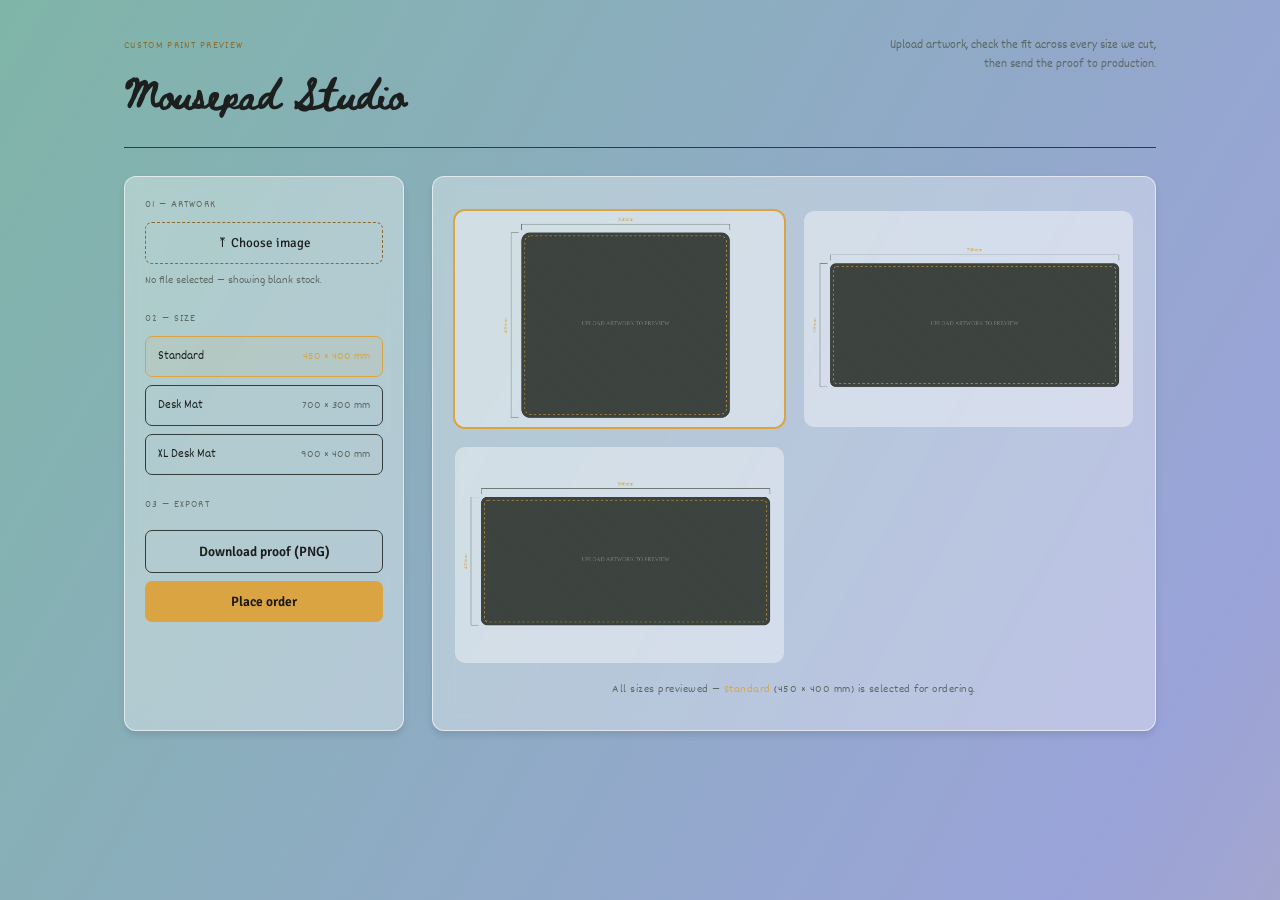
==== index.html @ a5bfb3db "Initial push" ====
<!DOCTYPE html>
<html lang="en">
<head>
<meta charset="UTF-8">
<meta name="viewport" content="width=device-width, initial-scale=1.0">
<title>Mousepad Studio — Custom Print Preview</title>
<link rel="preconnect" href="https://fonts.googleapis.com">
<link href="https://fonts.googleapis.com/css2?family=Dekko&family=Signika:wght@400;500;600&family=Beth+Ellen&display=swap" rel="stylesheet">
<link rel="stylesheet" href="style.css">
</head>
<body>
<div id="bgGradient"></div>
<div class="wrap">
  <header>
    <div>
      <div class="eyebrow">Custom Print Preview</div>
      <h1>Mousepad Studio</h1>
    </div>
    <div class="sub">Upload artwork, check the fit across every size we cut, then send the proof to production.</div>
  </header>

  <div class="grid">
    <div class="panel">
      <div class="field">
        <label class="label">01 — Artwork</label>
        <button class="upload-btn" id="uploadTrigger" type="button">⤒ Choose image</button>
        <input type="file" id="fileInput" accept="image/*">
        <div class="filename" id="fileName">No file selected — showing blank stock.</div>
      </div>

      <div class="field">
        <label class="label">02 — Size</label>
        <div class="sizes" id="sizeList"></div>
      </div>

      <div class="field">
        <label class="label">03 — Export</label>
        <button class="btn btn-ghost" id="downloadBtn">Download proof (PNG)</button>
        <button class="btn btn-order" id="orderBtn">Place order</button>
        <div class="status" id="statusMsg"></div>
      </div>
    </div>

    <div class="panel stage-panel">
      <div class="stage-grid">
        <canvas class="stage active" data-size="s1" width="700" height="460"></canvas>
        <canvas class="stage" data-size="s2" width="700" height="460"></canvas>
        <canvas class="stage" data-size="s3" width="700" height="460"></canvas>
      </div>
      <div class="caption" id="caption"></div>
    </div>
  </div>
</div>

<script src="script.js"></script>
</body>
</html>
---- style.css ----
:root{
  --bg:#171d1b;
  --panel:#1e2624;
  --stage:#242c29;
  --pad-base:#3c423d;
  --line:#333c38;
  --accent:#d9a441;
  --accent-dim:#8a6a2e;
  --ink:#1c1f1d;
  --muted:#5a6660;
  --danger:#c0503a;
  --ok:#3d7a5a;
}
*{box-sizing:border-box;}
body{
  margin:0;
  background:var(--bg);
  color:var(--ink);
  font-family:'Dekko', cursive;
  min-height:100vh;
}
#bgGradient{
  position:fixed;
  inset:0;
  z-index:0;
  pointer-events:none;
  background:linear-gradient(120deg,
    #7fb5a8 0%,
    #9aa3d9 22%,
    #e8c07d 48%,
    #a3c9a0 72%,
    #e89a8a 100%);
  background-size:400% 400%;
  animation:gradientShift 14s ease infinite;
}
@keyframes gradientShift{
  0%{background-position:0% 50%;}
  50%{background-position:100% 50%;}
  100%{background-position:0% 50%;}
}
.wrap{
  position:relative;
  z-index:1;
  max-width:1080px;
  margin:0 auto;
  padding:36px 24px 60px;
}header{
  display:flex;
  align-items:baseline;
  justify-content:space-between;
  flex-wrap:wrap;
  gap:8px;
  border-bottom:1px solid var(--line);
  padding-bottom:20px;
  margin-bottom:28px;
}
.eyebrow{
  font-family:'Dekko', cursive;
  font-size:11px;
  letter-spacing:.12em;
  text-transform:uppercase;
  color:var(--accent-dim);
}
h1{
  font-family:'Beth Ellen', cursive;
  font-weight:600;
  font-size:30px;
  margin:6px 0 0;
  letter-spacing:-.01em;
}
.sub{
  font-size:13px;
  color:var(--muted);
  max-width:280px;
  text-align:right;
}
.grid{
  display:grid;
  grid-template-columns:280px 1fr;
  gap:28px;
}
@media (max-width:760px){
  .grid{grid-template-columns:1fr;}
  .sub{text-align:left;}
}
.panel{
  background:rgba(255,255,255,0.35);
  -webkit-backdrop-filter:blur(10px);
  backdrop-filter:blur(10px);
  border:1px solid rgba(255,255,255,0.6);
  border-radius:12px;
  box-shadow:0 4px 6px rgba(0,0,0,0.1);
  padding:20px;
}
.field{
  margin-bottom:22px;
}
.field:last-child{margin-bottom:0;}
.label{
  font-family:'Dekko', cursive;
  font-size:10.5px;
  letter-spacing:.1em;
  text-transform:uppercase;
  color:var(--muted);
  display:block;
  margin-bottom:10px;
}
.upload-btn{
  display:flex;
  align-items:center;
  justify-content:center;
  gap:8px;
  width:100%;
  padding:12px;
  border:1px dashed var(--accent-dim);
  border-radius:7px;
  background:transparent;
  color:var(--ink);
  font-family:'Signika', sans-serif;
  font-size:13px;
  cursor:pointer;
  transition:border-color .15s, background .15s;
}
.upload-btn:hover{border-color:var(--accent); background:rgba(217,164,65,.06);}
input[type=file]{display:none;}
.filename{
  margin-top:8px;
  font-size:12px;
  color:var(--muted);
  word-break:break-all;
}
.sizes{
  display:flex;
  flex-direction:column;
  gap:8px;
}
.size-opt{
  display:flex;
  align-items:center;
  justify-content:space-between;
  padding:10px 12px;
  border:1px solid var(--line);
  border-radius:7px;
  cursor:pointer;
  font-size:13px;
  transition:border-color .15s, background .15s;
}
.size-opt:hover{border-color:var(--accent-dim);}
.size-opt.active{
  border-color:var(--accent);
  background:rgba(217,164,65,.08);
}
.size-opt .name{font-weight:500;}
.size-opt .dims{
  font-family:'Dekko', cursive;
  color:var(--muted);
  font-size:11.5px;
}
.size-opt.active .dims{color:var(--accent);}
.btn{
  width:100%;
  padding:12px;
  border-radius:7px;
  border:none;
  font-family:'Signika', sans-serif;
  font-size:13.5px;
  font-weight:600;
  cursor:pointer;
  transition:filter .15s, transform .1s;
}
.btn:active{transform:translateY(1px);}
.btn-ghost{
  background:transparent;
  color:var(--ink);
  border:1px solid var(--line);
  margin-top:8px;
}
.btn-ghost:hover{border-color:var(--muted);}
.btn-order{
  background:var(--accent);
  color:#1a1610;
  margin-top:8px;
}
.btn-order:hover{filter:brightness(1.08);}
.status{
  font-family:'Dekko', cursive;
  font-size:11.5px;
  margin-top:10px;
  min-height:14px;
}
.status.ok{color:var(--ok);}
.status.err{color:var(--danger);}
.stage-panel{
  display:flex;
  flex-direction:column;
  align-items:center;
  justify-content:center;
  padding:32px 20px;
}
.stage-grid{
  display:grid;
  grid-template-columns:repeat(auto-fit,minmax(320px,1fr));
  gap:16px;
  width:100%;
}
.stage{
  width:100%;
  height:auto;
  display:block;
  border:2px solid transparent;
  border-radius:12px;
  transition:border-color .15s;
}
.stage.active{border-color:var(--accent);}
.caption{
  font-family:'Dekko', cursive;
  font-size:12px;
  color:var(--muted);
  margin-top:16px;
  letter-spacing:.04em;
}
.caption b{color:var(--accent); font-weight:500;}
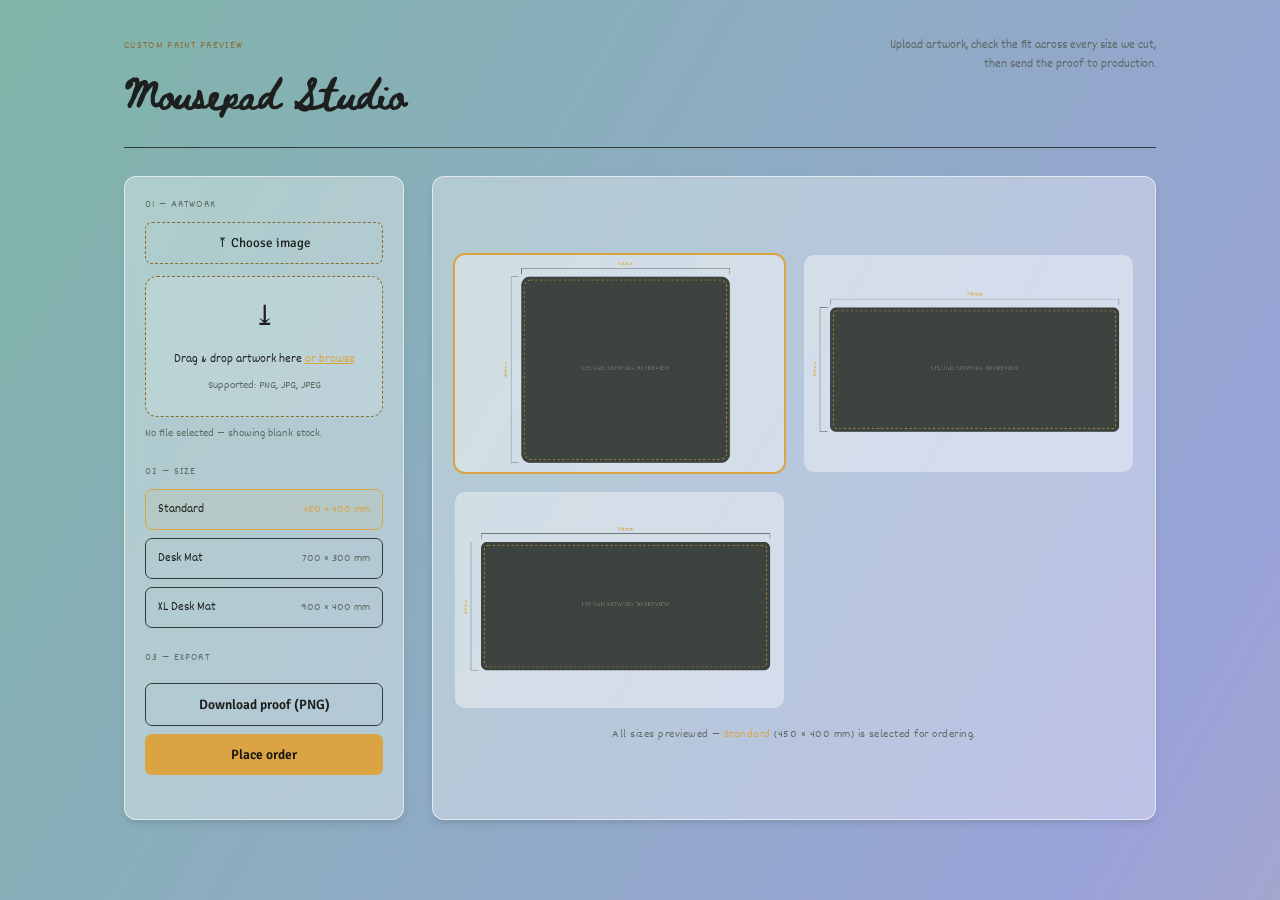
==== commit e33d53a5: "Add drag/drop upload, hover zoom preview, and review modal" ====
--- a/index.html
+++ b/index.html
@@ -23,7 +23,17 @@
     <div class="panel">
       <div class="field">
         <label class="label">01 — Artwork</label>
-        <button class="upload-btn" id="uploadTrigger" type="button">⤒ Choose image</button>
+        <div class="upload-area">
+          <button class="upload-btn" id="uploadTrigger" type="button">⤒ Choose image</button>
+          <div class="drag-drop" id="dropZone">
+            <div class="drag-drop__icon">⤓</div>
+            <div class="drag-drop__text">
+              Drag & drop artwork here
+              <span class="drag-drop__browse" id="browseLink">or browse</span>
+            </div>
+            <div class="drag-drop__hint">Supported: PNG, JPG, JPEG</div>
+          </div>
+        </div>
         <input type="file" id="fileInput" accept="image/*">
         <div class="filename" id="fileName">No file selected — showing blank stock.</div>
       </div>
@@ -47,8 +57,26 @@
         <canvas class="stage" data-size="s2" width="700" height="460"></canvas>
         <canvas class="stage" data-size="s3" width="700" height="460"></canvas>
       </div>
+      <div class="zoom-preview" id="zoomPreview" aria-hidden="true">
+        <div class="zoom-label">Zoomed area</div>
+        <canvas id="zoomCanvas" width="240" height="240"></canvas>
+      </div>
       <div class="caption" id="caption"></div>
     </div>
+  </div>
+
+  <div class="review-modal" id="reviewModal" aria-hidden="true">
+    <div class="review-backdrop" id="reviewBackdrop"></div>
+    <div class="review-panel">
+      <button class="review-close" id="reviewClose" aria-label="Close preview">×</button>
+      <div class="review-title">Review artwork</div>
+      <canvas id="reviewCanvas" width="1120" height="740"></canvas>
+      <div class="review-actions">
+        <button class="btn btn-ghost" id="reviewDownload">Download preview</button>
+        <button class="btn btn-order" id="reviewCloseBtn">Close</button>
+      </div>
+    </div>
+  </div>
   </div>
 </div>
 
--- a/style.css
+++ b/style.css
@@ -105,6 +105,10 @@
   display:block;
   margin-bottom:10px;
 }
+.upload-area{
+  display:grid;
+  gap:12px;
+}
 .upload-btn{
   display:flex;
   align-items:center;
@@ -122,6 +126,38 @@
   transition:border-color .15s, background .15s;
 }
 .upload-btn:hover{border-color:var(--accent); background:rgba(217,164,65,.06);}
+.drag-drop{
+  padding:22px 18px;
+  border:1px dashed var(--accent-dim);
+  border-radius:12px;
+  background:rgba(255,255,255,0.14);
+  text-align:center;
+  cursor:pointer;
+  transition:border-color .15s, background .15s;
+}
+.drag-drop:hover,
+.drag-drop.drag-over{
+  border-color:var(--accent);
+  background:rgba(217,164,65,.12);
+}
+.drag-drop__icon{
+  font-size:28px;
+  margin-bottom:10px;
+}
+.drag-drop__text{
+  font-size:13px;
+  color:var(--ink);
+}
+.drag-drop__browse{
+  color:var(--accent);
+  text-decoration:underline;
+  cursor:pointer;
+}
+.drag-drop__hint{
+  margin-top:8px;
+  font-size:12px;
+  color:var(--muted);
+}
 input[type=file]{display:none;}
 .filename{
   margin-top:8px;
@@ -203,15 +239,64 @@
   gap:16px;
   width:100%;
 }
+.stage-panel{
+  display:flex;
+  flex-direction:column;
+  align-items:center;
+  justify-content:center;
+  padding:32px 20px;
+  position:relative;
+}
 .stage{
   width:100%;
   height:auto;
   display:block;
   border:2px solid transparent;
   border-radius:12px;
-  transition:border-color .15s;
-}
+  transition:border-color .15s, transform .15s;
+  cursor:pointer;
+}
+.stage:hover{transform:translateY(-2px);}
 .stage.active{border-color:var(--accent);}
+.zoom-preview{
+  position:absolute;
+  top:22px;
+  right:22px;
+  width:240px;
+  height:240px;
+  display:grid;
+  place-items:center;
+  padding:14px;
+  background:rgba(255,255,255,0.95);
+  border:1px solid rgba(0,0,0,.12);
+  border-radius:18px;
+  box-shadow:0 18px 40px rgba(0,0,0,0.16);
+  opacity:0;
+  transform:scale(0.96);
+  transition:opacity .2s ease, transform .2s ease;
+  pointer-events:none;
+  z-index:20;
+}
+.zoom-preview.active{
+  opacity:1;
+  transform:scale(1);
+}
+.zoom-label{
+  position:absolute;
+  top:14px;
+  left:16px;
+  font-size:11px;
+  color:var(--muted);
+  letter-spacing:.08em;
+  text-transform:uppercase;
+  font-family:'Dekko', cursive;
+}
+#zoomCanvas{
+  width:100%;
+  height:100%;
+  border-radius:14px;
+  background:var(--stage);
+}
 .caption{
   font-family:'Dekko', cursive;
   font-size:12px;
@@ -219,4 +304,67 @@
   margin-top:16px;
   letter-spacing:.04em;
 }
+.review-modal{
+  position:fixed;
+  inset:0;
+  display:none;
+  align-items:center;
+  justify-content:center;
+  z-index:50;
+}
+.review-modal.active{
+  display:flex;
+}
+.review-backdrop{
+  position:absolute;
+  inset:0;
+  background:rgba(16,22,21,0.75);
+  backdrop-filter:blur(6px);
+}
+.review-panel{
+  position:relative;
+  max-width:92vw;
+  max-height:92vh;
+  width:calc(100% - 40px);
+  padding:24px;
+  border-radius:18px;
+  background:rgba(255,255,255,0.95);
+  box-shadow:0 20px 60px rgba(0,0,0,0.22);
+  display:grid;
+  gap:18px;
+  z-index:1;
+}
+.review-close{
+  position:absolute;
+  top:16px;
+  right:16px;
+  width:38px;
+  height:38px;
+  border:none;
+  border-radius:50%;
+  background:var(--panel);
+  color:var(--accent);
+  font-size:22px;
+  cursor:pointer;
+}
+.review-title{
+  font-family:'Beth Ellen', cursive;
+  font-size:22px;
+  color:var(--ink);
+}
+#reviewCanvas{
+  width:100%;
+  height:auto;
+  border-radius:12px;
+  background:var(--stage);
+}
+.review-actions{
+  display:grid;
+  grid-template-columns:1fr auto;
+  gap:12px;
+}
+@media (max-width:760px){
+  .review-panel{padding:18px;}
+  .review-actions{grid-template-columns:1fr;}
+}
 .caption b{color:var(--accent); font-weight:500;}
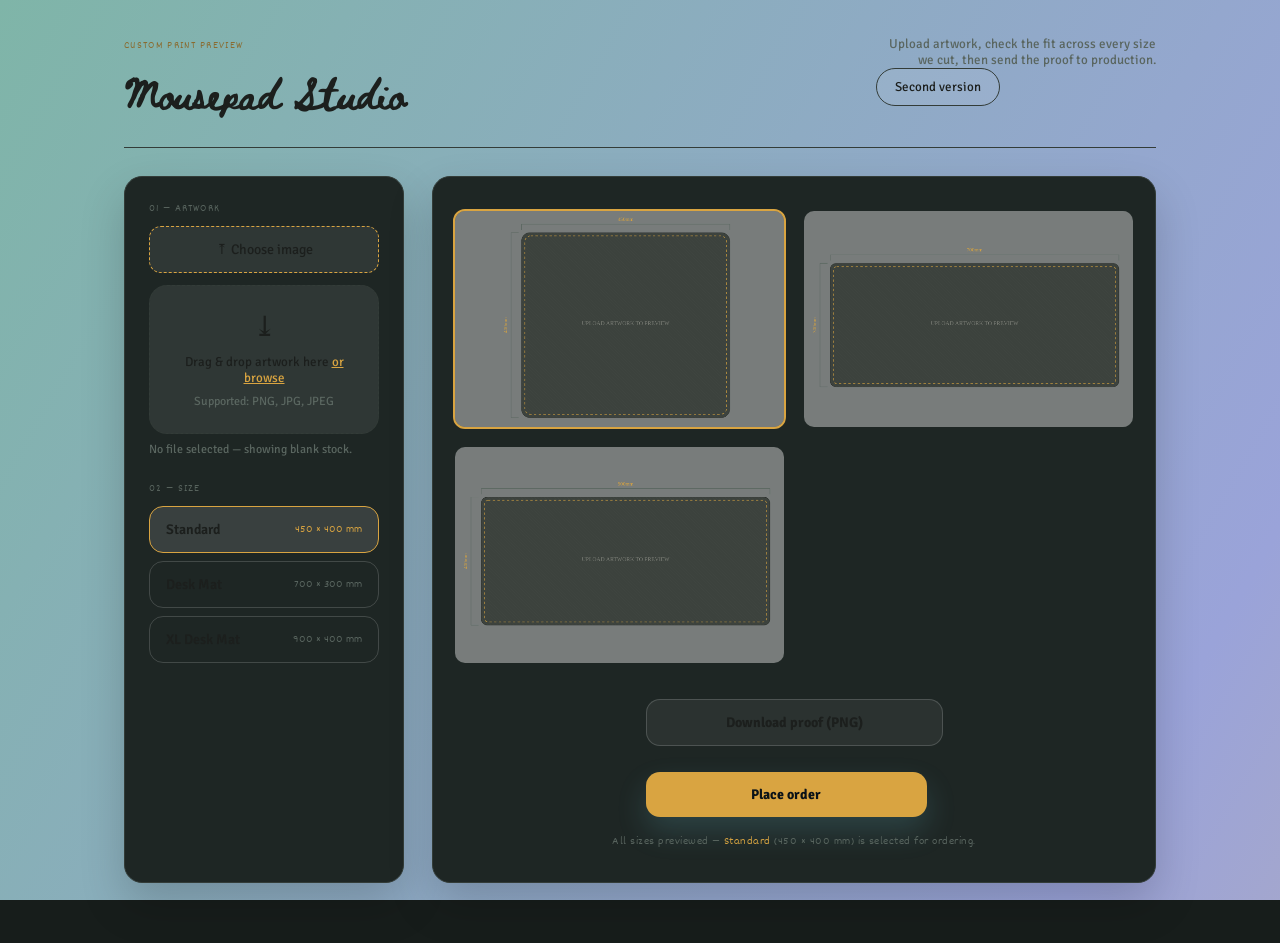
==== commit 53e64e3e: "a complete falior with high effort" ====
--- a/index.html
+++ b/index.html
@@ -16,7 +16,10 @@
       <div class="eyebrow">Custom Print Preview</div>
       <h1>Mousepad Studio</h1>
     </div>
-    <div class="sub">Upload artwork, check the fit across every size we cut, then send the proof to production.</div>
+    <div>
+      <div class="sub">Upload artwork, check the fit across every size we cut, then send the proof to production.</div>
+      <button class="version-toggle" id="versionToggle" type="button">Second version</button>
+    </div>
   </header>
 
   <div class="grid">
@@ -43,12 +46,6 @@
         <div class="sizes" id="sizeList"></div>
       </div>
 
-      <div class="field">
-        <label class="label">03 — Export</label>
-        <button class="btn btn-ghost" id="downloadBtn">Download proof (PNG)</button>
-        <button class="btn btn-order" id="orderBtn">Place order</button>
-        <div class="status" id="statusMsg"></div>
-      </div>
     </div>
 
     <div class="panel stage-panel">
@@ -56,6 +53,11 @@
         <canvas class="stage active" data-size="s1" width="700" height="460"></canvas>
         <canvas class="stage" data-size="s2" width="700" height="460"></canvas>
         <canvas class="stage" data-size="s3" width="700" height="460"></canvas>
+      </div>
+      <div class="stage-actions">
+        <button class="btn btn-ghost" id="downloadBtn">Download proof (PNG)</button>
+        <button class="btn btn-order" id="orderBtn">Place order</button>
+        <div class="status" id="statusMsg"></div>
       </div>
       <div class="zoom-preview" id="zoomPreview" aria-hidden="true">
         <div class="zoom-label">Zoomed area</div>
--- a/style.css
+++ b/style.css
@@ -10,13 +10,246 @@
   --muted:#5a6660;
   --danger:#c0503a;
   --ok:#3d7a5a;
+  --mainFont:'Signika', sans-serif;
+}
+.version-two{
+  --panel:#131a1f;
+  --stage:rgba(255,255,255,0.06);
+  --pad-base:#121b22;
+  --line:rgba(255,255,255,0.18);
+  --accent:#4F81BD;
+  --accent-dim:#4BACC6;
+  --ink:#f1f3f5;
+  --muted:#c4c8ce;
+  --danger:#C0504D;
+  --ok:#9BBB59;
+  --secondary:#8064A2;
+  --highlight:#F79646;
+  --mainFont:'Calibri', sans-serif;
+}
+.version-two .upload-btn{
+  background:rgba(255,255,255,0.05);
+  border-color:rgba(255,255,255,0.18);
+}
+.version-two .upload-btn:hover{
+  border-color:var(--accent);
+  background:rgba(255,255,255,0.12);
+}
+.version-two .drag-drop{
+  border-color:rgba(255,255,255,0.18);
+  background:rgba(255,255,255,0.05);
+}
+.version-two .drag-drop:hover,
+.version-two .drag-drop.drag-over{
+  background:rgba(255,255,255,0.12);
+}
+.version-two .size-opt{
+  border-color:rgba(255,255,255,0.12);
+  background:rgba(255,255,255,0.04);
+}
+.version-two .size-opt:hover{
+  background:rgba(255,255,255,0.08);
+}
+.version-two .size-opt.active{
+  background:rgba(255,255,255,0.14);
+}
+.version-two .btn-ghost{
+  background:rgba(255,255,255,0.05);
+  border-color:rgba(255,255,255,0.14);
+}
+.version-two .btn-ghost:hover{
+  border-color:var(--accent);
+}
+.version-two .btn-order{
+  background:var(--highlight);
+  color:#111;
+  box-shadow:0 16px 36px rgba(247,150,70,0.22);
+}
+.version-two header{
+  border-color:rgba(255,255,255,0.14);
+}
+.version-two h1{
+  color:#f5f5f5;
+}
+.version-two .sub{
+  color:#d9d9d9;
+}
+.version-two .version-toggle.active{
+  background:var(--highlight);
+  border-color:var(--highlight);
+  color:#111;
+}
+.version-two .grid{
+  grid-template-columns:minmax(360px,420px) minmax(0,1fr);
+  gap:42px;
+  align-items:start;
+}
+.version-two .filename,
+.version-two .drag-drop__hint,
+.version-two .label,
+.version-two .drag-drop__text{
+  color:#c4c8ce;
+}
+.version-two .review-panel{
+  background:rgba(16,22,26,0.95);
+}
+.version-two .review-close{
+  background:rgba(255,255,255,0.06);
+  color:var(--highlight);
+}
+.version-two .review-title{
+  color:#f5f5f5;
+}
+.version-two .review-actions .btn-ghost{
+  background:rgba(255,255,255,0.04);
+  border-color:rgba(255,255,255,0.14);
+}
+.version-two .review-actions .btn-order{
+  background:var(--highlight);
+  color:#111;
+  box-shadow:0 16px 34px rgba(247,150,70,0.22);
+}
+.version-two header{
+  justify-content:flex-end;
+  align-items:flex-start;
+  gap:18px;
+  border-bottom:none;
+  padding-bottom:0;
+}
+.version-two header > div:first-child{
+  text-align:right;
+  order:2;
+}
+.version-two header > div:last-child{
+  text-align:left;
+  order:1;
+  max-width:360px;
+}
+.version-two .wrap{
+  padding:44px 28px 72px;
+}
+.version-two .eyebrow{
+  color:var(--accent);
+  letter-spacing:.18em;
+  text-transform:uppercase;
+}
+.version-two h1{
+  font-size:42px;
+  letter-spacing:-.02em;
+}
+.version-two .sub{
+  max-width:420px;
+  color:var(--muted);
+}
+.version-two .panel{
+  padding:26px;
+  background:rgba(255,255,255,0.08);
+  border-color:rgba(255,255,255,0.12);
+  box-shadow:0 26px 70px rgba(0,0,0,0.24);
+}
+.version-two .field{
+  padding:22px;
+  border-radius:24px;
+  background:rgba(255,255,255,0.04);
+  border:1px solid rgba(255,255,255,0.10);
+  margin-bottom:20px;
+}
+.version-two .field:last-child{margin-bottom:0;}
+.version-two .upload-area{
+  background:rgba(255,255,255,0.03);
+  border:1px solid rgba(255,255,255,0.12);
+  padding:18px;
+  border-radius:22px;
+}
+.version-two .upload-btn{
+  border-color:rgba(255,255,255,0.18);
+  background:rgba(255,255,255,0.06);
+}
+.version-two .drag-drop{
+  border-color:rgba(255,255,255,0.18);
+  background:rgba(255,255,255,0.05);
+}
+.version-two .drag-drop:hover,
+.version-two .drag-drop.drag-over{
+  background:rgba(255,255,255,0.10);
+}
+.version-two .drag-drop__text,
+.version-two .label,
+.version-two .filename,
+.version-two .drag-drop__hint{
+  color:var(--muted);
+}
+.version-two .drag-drop__browse{
+  color:var(--highlight);
+}
+.version-two .size-opt{
+  border-color:rgba(255,255,255,0.12);
+  background:rgba(255,255,255,0.04);
+}
+.version-two .size-opt:hover{
+  background:rgba(255,255,255,0.10);
+  border-color:var(--highlight);
+}
+.version-two .size-opt.active{
+  background:rgba(255,255,255,0.14);
+  box-shadow:inset 0 0 0 1px rgba(255,255,255,0.12);
+}
+.version-two .stage-panel{
+  padding:44px 28px;
+  border-radius:28px;
+  background:rgba(255,255,255,0.05);
+  border-color:rgba(255,255,255,0.12);
+  min-height:700px;
+}
+.version-two .stage-grid{
+  grid-template-columns:repeat(3,minmax(200px,1fr));
+  gap:20px;
+  margin-bottom:24px;
+}
+.version-two .stage{
+  border-color:rgba(255,255,255,0.14);
+  box-shadow:inset 0 0 0 1px rgba(255,255,255,0.05), 0 18px 48px rgba(0,0,0,0.18);
+  min-height:220px;
+}
+.version-two .stage.active{
+  border-color:var(--highlight);
+}
+.version-two .stage-actions{
+  display:flex;
+  flex-wrap:wrap;
+  gap:16px;
+  align-items:center;
+  justify-content:space-between;
+  margin-bottom:24px;
+}
+.version-two .stage-actions .btn{
+  flex:1 1 180px;
+}
+.version-two .stage-actions .status{
+  flex:1 1 220px;
+  margin:0;
+  color:var(--muted);
+  font-size:13px;
+}
+.version-two .zoom-preview{
+  top:22px;
+  right:22px;
+  background:rgba(12,18,24,0.95);
+  border-color:rgba(255,255,255,0.12);
+}
+.version-two .zoom-label{
+  color:var(--muted);
+}
+.version-two .caption{
+  color:var(--muted);
+  margin-top:24px;
 }
 *{box-sizing:border-box;}
 body{
   margin:0;
   background:var(--bg);
   color:var(--ink);
-  font-family:'Dekko', cursive;
+  font-family:var(--mainFont);
   min-height:100vh;
 }
 #bgGradient{
@@ -74,6 +307,22 @@
   max-width:280px;
   text-align:right;
 }
+.version-toggle{
+  padding:10px 18px;
+  border-radius:999px;
+  border:1px solid var(--line);
+  background:rgba(255,255,255,0.08);
+  color:var(--ink);
+  font-family:'Signika', sans-serif;
+  font-size:13px;
+  cursor:pointer;
+  transition:background .15s, color .15s, border-color .15s, transform .15s;
+}
+.version-toggle.active{
+  background:var(--accent);
+  color:#0b1318;
+  border-color:var(--accent);
+}
 .grid{
   display:grid;
   grid-template-columns:280px 1fr;
@@ -81,19 +330,20 @@
 }
 @media (max-width:760px){
   .grid{grid-template-columns:1fr;}
+  .header{flex-direction:column;}
   .sub{text-align:left;}
 }
 .panel{
-  background:rgba(255,255,255,0.35);
-  -webkit-backdrop-filter:blur(10px);
-  backdrop-filter:blur(10px);
-  border:1px solid rgba(255,255,255,0.6);
-  border-radius:12px;
-  box-shadow:0 4px 6px rgba(0,0,0,0.1);
-  padding:20px;
+  background:var(--panel);
+  -webkit-backdrop-filter:blur(16px);
+  backdrop-filter:blur(16px);
+  border:1px solid var(--line);
+  border-radius:18px;
+  box-shadow:0 20px 45px rgba(0,0,0,0.18);
+  padding:24px;
 }
 .field{
-  margin-bottom:22px;
+  margin-bottom:24px;
 }
 .field:last-child{margin-bottom:0;}
 .label{
@@ -115,30 +365,31 @@
   justify-content:center;
   gap:8px;
   width:100%;
-  padding:12px;
-  border:1px dashed var(--accent-dim);
-  border-radius:7px;
-  background:transparent;
+  padding:14px;
+  border:1px dashed var(--accent);
+  border-radius:12px;
+  background:rgba(255,255,255,0.08);
   color:var(--ink);
   font-family:'Signika', sans-serif;
-  font-size:13px;
-  cursor:pointer;
-  transition:border-color .15s, background .15s;
-}
-.upload-btn:hover{border-color:var(--accent); background:rgba(217,164,65,.06);}
+  font-size:14px;
+  cursor:pointer;
+  transition:border-color .15s, background .15s, transform .15s;
+}
+.upload-btn:hover{border-color:var(--accent); background:rgba(255,255,255,0.12); transform:translateY(-1px);}
 .drag-drop{
-  padding:22px 18px;
-  border:1px dashed var(--accent-dim);
-  border-radius:12px;
-  background:rgba(255,255,255,0.14);
+  padding:24px 20px;
+  border:1px dashed var(--line);
+  border-radius:18px;
+  background:rgba(255,255,255,0.08);
   text-align:center;
   cursor:pointer;
-  transition:border-color .15s, background .15s;
+  transition:border-color .15s, background .15s, transform .15s;
 }
 .drag-drop:hover,
 .drag-drop.drag-over{
   border-color:var(--accent);
-  background:rgba(217,164,65,.12);
+  background:rgba(255,255,255,0.14);
+  transform:translateY(-1px);
 }
 .drag-drop__icon{
   font-size:28px;
@@ -174,50 +425,51 @@
   display:flex;
   align-items:center;
   justify-content:space-between;
-  padding:10px 12px;
-  border:1px solid var(--line);
-  border-radius:7px;
-  cursor:pointer;
-  font-size:13px;
-  transition:border-color .15s, background .15s;
-}
-.size-opt:hover{border-color:var(--accent-dim);}
+  padding:14px 16px;
+  border:1px solid rgba(255,255,255,0.16);
+  border-radius:14px;
+  cursor:pointer;
+  font-size:14px;
+  transition:border-color .15s, background .15s, transform .15s;
+}
+.size-opt:hover{border-color:var(--accent); background:rgba(255,255,255,0.08);}
 .size-opt.active{
   border-color:var(--accent);
-  background:rgba(217,164,65,.08);
-}
-.size-opt .name{font-weight:500;}
+  background:rgba(255,255,255,0.12);
+}
+.size-opt .name{font-weight:600;}
 .size-opt .dims{
   font-family:'Dekko', cursive;
   color:var(--muted);
-  font-size:11.5px;
+  font-size:12px;
 }
 .size-opt.active .dims{color:var(--accent);}
 .btn{
   width:100%;
-  padding:12px;
-  border-radius:7px;
+  padding:14px;
+  border-radius:14px;
   border:none;
   font-family:'Signika', sans-serif;
-  font-size:13.5px;
-  font-weight:600;
-  cursor:pointer;
-  transition:filter .15s, transform .1s;
+  font-size:14px;
+  font-weight:700;
+  cursor:pointer;
+  transition:filter .15s, transform .15s, box-shadow .15s;
 }
 .btn:active{transform:translateY(1px);}
 .btn-ghost{
-  background:transparent;
+  background:rgba(255,255,255,0.06);
   color:var(--ink);
-  border:1px solid var(--line);
-  margin-top:8px;
-}
-.btn-ghost:hover{border-color:var(--muted);}
+  border:1px solid rgba(255,255,255,0.16);
+  margin-top:10px;
+}
+.btn-ghost:hover{border-color:var(--accent);}
 .btn-order{
   background:var(--accent);
-  color:#1a1610;
-  margin-top:8px;
-}
-.btn-order:hover{filter:brightness(1.08);}
+  color:#0b1318;
+  margin-top:10px;
+  box-shadow:0 14px 30px rgba(110,201,217,0.18);
+}
+.btn-order:hover{filter:brightness(1.05);}
 .status{
   font-family:'Dekko', cursive;
   font-size:11.5px;
@@ -363,8 +615,18 @@
   grid-template-columns:1fr auto;
   gap:12px;
 }
+.stage-actions{
+  display:flex;
+  gap:16px;
+  flex-wrap:wrap;
+  margin-top:24px;
+}
+.stage-actions .btn{
+  flex:1 1 200px;
+}
 @media (max-width:760px){
   .review-panel{padding:18px;}
   .review-actions{grid-template-columns:1fr;}
+  .stage-actions{flex-direction:column;}
 }
 .caption b{color:var(--accent); font-weight:500;}
